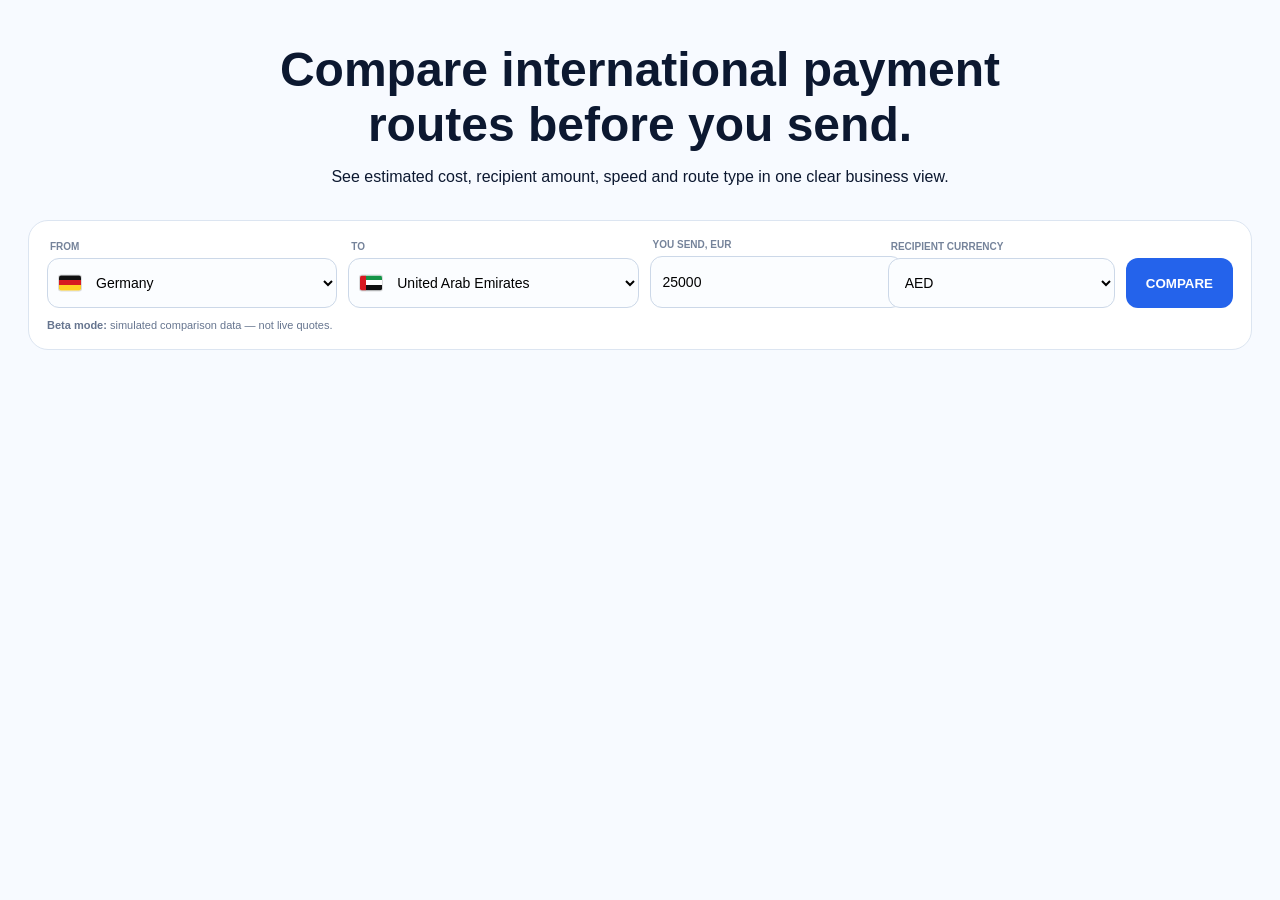
==== index.html @ a0dc4c30 "Improve result card styling" ====
<!doctype html><html lang="en"><head><meta charset="utf-8"><meta name="viewport" content="width=device-width,initial-scale=1"><title>PAYBRIDGE Beta</title><style>body{margin:0;font-family:Arial,sans-serif;background:#f7faff;color:#0c1830}.shell{max-width:1240px;margin:auto;padding:0 28px}.hero{text-align:center;padding:28px 0 18px}.hero h1{font-size:48px;margin:14px auto 10px;max-width:820px}.calculator{background:#fff;border:1px solid #dce5f1;border-radius:20px;padding:18px}.form{display:grid;grid-template-columns:1.15fr 1.15fr .9fr .9fr auto;gap:11px;align-items:end}.field label{display:block;font-size:10px;font-weight:800;color:#75839a;margin:0 0 6px 3px}.selectWrap{position:relative}.flag{position:absolute;left:12px;top:50%;transform:translateY(-50%);width:22px;height:15px;border-radius:2px;box-shadow:0 0 0 1px #0002;z-index:2;overflow:hidden}.flag.de{background:linear-gradient(#111 0 33%,#d71920 33% 66%,#ffcf23 66%)}.flag.fr{background:linear-gradient(90deg,#0055a4 0 33%,#fff 33% 66%,#ef4135 66%)}.flag.nl{background:linear-gradient(#ae1c28 0 33%,#fff 33% 66%,#21468b 66%)}.flag.es{background:linear-gradient(#aa151b 0 25%,#f1bf00 25% 75%,#aa151b 75%)}.flag.it{background:linear-gradient(90deg,#009246 0 33%,#fff 33% 66%,#ce2b37 66%)}.flag.ae{background:linear-gradient(90deg,#d71920 0 27%,transparent 27%),linear-gradient(#159447 0 33%,#fff 33% 66%,#111 66%)}.flag.tr{background:#e30a17}.flag.sg{background:linear-gradient(#ef3340 0 50%,#fff 50%)}.flag.gb{background:#21468b}.control{height:50px;width:100%;border:1px solid #ccd8e8;border-radius:12px;background:#fbfdff;padding:0 12px;font-size:14px}.selectWrap .control{padding-left:44px}.compare{height:50px;border:0;border-radius:12px;padding:0 20px;background:#2463eb;color:#fff;font-weight:900}.note{grid-column:1/-1;font-size:11px;color:#66758f}.results{padding:26px 0}.resultHead{display:flex;justify-content:space-between;align-items:center}.route{background:#eef4ff;border-radius:11px;padding:9px 12px;font-weight:800;font-size:12px}.grid{display:grid;grid-template-columns:repeat(3,1fr);gap:13px}.provider{background:#fff;border:1px solid #dce5f1;border-radius:17px;padding:17px;box-shadow:0 10px 28px #1b3b6f0d}.provider.best{border:2px solid #2463eb;background:linear-gradient(180deg,#fff,#f8fbff)}.top{display:flex;justify-content:space-between;align-items:center}.badge{font-size:9px;font-weight:900;color:#1746b6;background:#eaf2ff;padding:5px 7px;border-radius:999px}.demo{font-size:9px;font-weight:900;color:#66758f;border:1px solid #dce5f1;padding:5px 7px;border-radius:999px}.provider h3{font-size:25px;margin:12px 0 2px}.type{font-size:12px;color:#66758f}.recipient{margin:11px 0;padding:12px;background:#edf5ff;border-radius:12px}.recipient small{color:#66758f}.recipient strong{font-size:30px;color:#123b88}.metrics{display:grid;grid-template-columns:1fr 1fr;gap:7px}.metric{padding:8px;background:#f5f8fc;border-radius:9px}.warning{margin-top:12px;background:#fff9ef;padding:10px;border-radius:10px;font-size:11px}@media(max-width:900px){.form,.grid{grid-template-columns:1fr}.hero h1{font-size:36px}}</style></head><body><div class="shell"><section class="hero"><h1>Compare international payment routes before you send.</h1><p>See estimated cost, recipient amount, speed and route type in one clear business view.</p></section><section class="calculator"><form id="f" class="form"><div class="field"><label>FROM</label><div class="selectWrap"><span id="fromFlag" class="flag de"></span><select id="from" class="control"><option value="DE">Germany</option><option value="FR">France</option><option value="NL">Netherlands</option><option value="ES">Spain</option><option value="IT">Italy</option></select></div></div><div class="field"><label>TO</label><div class="selectWrap"><span id="toFlag" class="flag ae"></span><select id="to" class="control"><option value="AED">United Arab Emirates</option><option value="TRY">Turkey</option><option value="SGD">Singapore</option><option value="GBP">United Kingdom</option></select></div></div><div class="field"><label>YOU SEND, EUR</label><input id="amount" class="control" type="number" value="25000"></div><div class="field"><label>RECIPIENT CURRENCY</label><select id="cur" class="control"><option>AED</option><option>TRY</option><option>SGD</option><option>GBP</option></select></div><button class="compare">COMPARE</button><div class="note"><b>Beta mode:</b> simulated comparison data — not live quotes.</div></form></section><section id="results" class="results" hidden><div class="resultHead"><h2>Best routes for this payment</h2><div id="route" class="route"></div></div><div id="cards" class="grid"></div><div class="warning">Prototype only. PAYBRIDGE does not initiate or hold funds.</div></section></div><script>const from=document.getElementById('from'),to=document.getElementById('to'),cur=document.getElementById('cur'),fromFlag=document.getElementById('fromFlag'),toFlag=document.getElementById('toFlag'),results=document.getElementById('results'),cards=document.getElementById('cards');const fromFlags={DE:'de',FR:'fr',NL:'nl',ES:'es',IT:'it'},toFlags={AED:'ae',TRY:'tr',SGD:'sg',GBP:'gb'},fx={AED:4.15,TRY:47.2,SGD:1.49,GBP:.86};const providers=[['Wise','Fiat transfer',.006,'1 business day','BEST VALUE'],['Airwallex','Business fintech',.008,'Same day','FAST'],['CoinGate','Stablecoin route',.01,'Minutes','STABLECOIN']];from.onchange=()=>fromFlag.className='flag '+fromFlags[from.value];to.onchange=()=>{cur.value=to.value;toFlag.className='flag '+toFlags[to.value]};document.getElementById('f').onsubmit=e=>{e.preventDefault();const amount=+document.getElementById('amount').value,c=cur.value,rate=fx[c]||1;document.getElementById('route').textContent=from.selectedOptions[0].text+' → '+to.selectedOptions[0].text+' • €'+amount.toLocaleString()+' → '+c;cards.innerHTML=providers.map((p,i)=>{const cost=amount*p[2],rec=(amount-cost)*rate;return '<article class="provider '+(i===0?'best':'')+'"><div class="top"><span class="badge">'+p[4]+'</span><span class="demo">DEMO</span></div><h3>'+p[0]+'</h3><div class="type">'+p[1]+'</div><div class="recipient"><small>Recipient gets</small><br><strong>'+rec.toLocaleString(undefined,{maximumFractionDigits:0})+' '+c+'</strong></div><div class="metrics"><div class="metric">Cost<br><b>€'+cost.toFixed(0)+'</b></div><div class="metric">Speed<br><b>'+p[3]+'</b></div></div></article>'}).join('');results.hidden=false};</script></body></html>
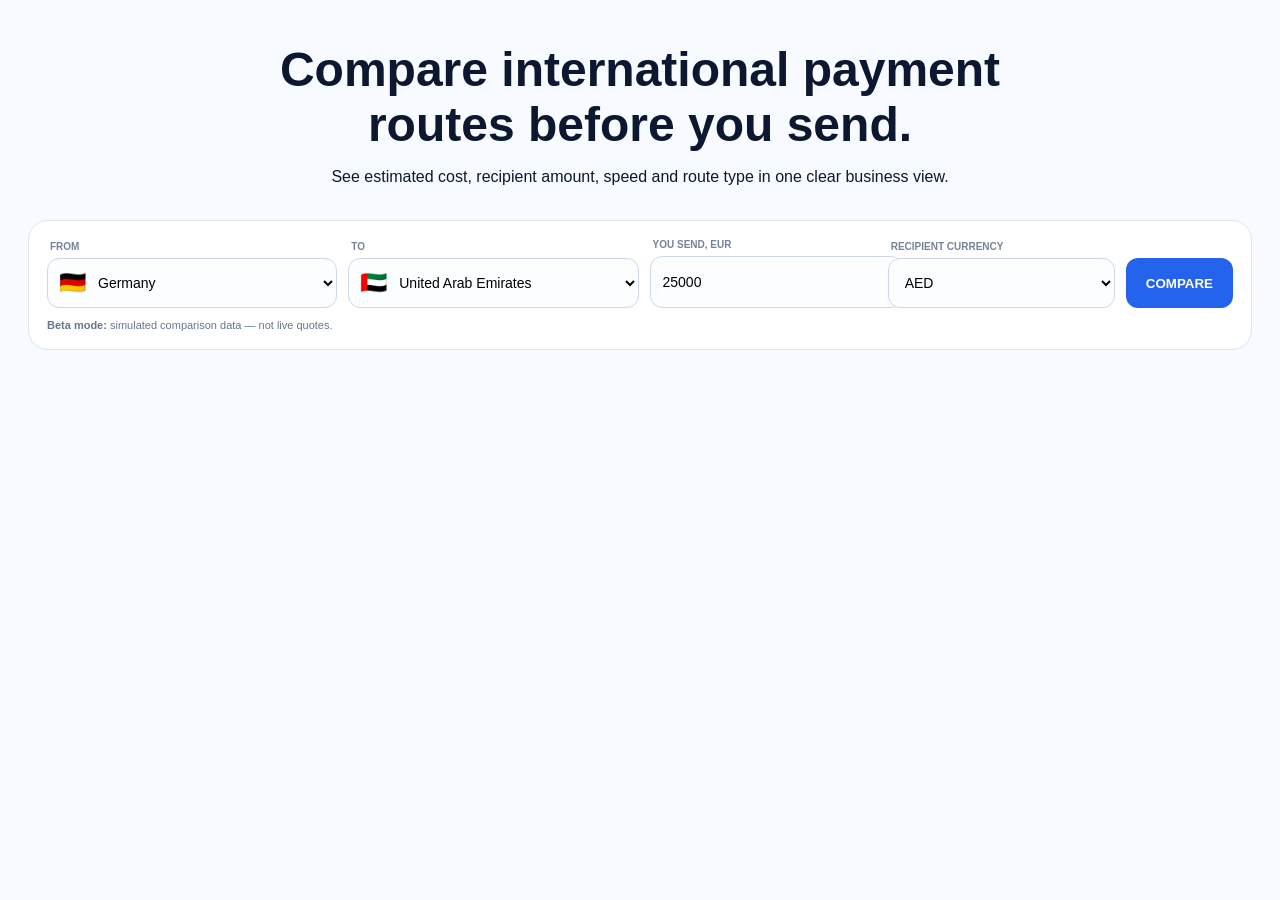
==== commit 9590d7b4: "Render country flags with emoji" ====
--- a/index.html
+++ b/index.html
@@ -1 +1 @@
-<!doctype html><html lang="en"><head><meta charset="utf-8"><meta name="viewport" content="width=device-width,initial-scale=1"><title>PAYBRIDGE Beta</title><style>body{margin:0;font-family:Arial,sans-serif;background:#f7faff;color:#0c1830}.shell{max-width:1240px;margin:auto;padding:0 28px}.hero{text-align:center;padding:28px 0 18px}.hero h1{font-size:48px;margin:14px auto 10px;max-width:820px}.calculator{background:#fff;border:1px solid #dce5f1;border-radius:20px;padding:18px}.form{display:grid;grid-template-columns:1.15fr 1.15fr .9fr .9fr auto;gap:11px;align-items:end}.field label{display:block;font-size:10px;font-weight:800;color:#75839a;margin:0 0 6px 3px}.selectWrap{position:relative}.flag{position:absolute;left:12px;top:50%;transform:translateY(-50%);width:22px;height:15px;border-radius:2px;box-shadow:0 0 0 1px #0002;z-index:2;overflow:hidden}.flag.de{background:linear-gradient(#111 0 33%,#d71920 33% 66%,#ffcf23 66%)}.flag.fr{background:linear-gradient(90deg,#0055a4 0 33%,#fff 33% 66%,#ef4135 66%)}.flag.nl{background:linear-gradient(#ae1c28 0 33%,#fff 33% 66%,#21468b 66%)}.flag.es{background:linear-gradient(#aa151b 0 25%,#f1bf00 25% 75%,#aa151b 75%)}.flag.it{background:linear-gradient(90deg,#009246 0 33%,#fff 33% 66%,#ce2b37 66%)}.flag.ae{background:linear-gradient(90deg,#d71920 0 27%,transparent 27%),linear-gradient(#159447 0 33%,#fff 33% 66%,#111 66%)}.flag.tr{background:#e30a17}.flag.sg{background:linear-gradient(#ef3340 0 50%,#fff 50%)}.flag.gb{background:#21468b}.control{height:50px;width:100%;border:1px solid #ccd8e8;border-radius:12px;background:#fbfdff;padding:0 12px;font-size:14px}.selectWrap .control{padding-left:44px}.compare{height:50px;border:0;border-radius:12px;padding:0 20px;background:#2463eb;color:#fff;font-weight:900}.note{grid-column:1/-1;font-size:11px;color:#66758f}.results{padding:26px 0}.resultHead{display:flex;justify-content:space-between;align-items:center}.route{background:#eef4ff;border-radius:11px;padding:9px 12px;font-weight:800;font-size:12px}.grid{display:grid;grid-template-columns:repeat(3,1fr);gap:13px}.provider{background:#fff;border:1px solid #dce5f1;border-radius:17px;padding:17px;box-shadow:0 10px 28px #1b3b6f0d}.provider.best{border:2px solid #2463eb;background:linear-gradient(180deg,#fff,#f8fbff)}.top{display:flex;justify-content:space-between;align-items:center}.badge{font-size:9px;font-weight:900;color:#1746b6;background:#eaf2ff;padding:5px 7px;border-radius:999px}.demo{font-size:9px;font-weight:900;color:#66758f;border:1px solid #dce5f1;padding:5px 7px;border-radius:999px}.provider h3{font-size:25px;margin:12px 0 2px}.type{font-size:12px;color:#66758f}.recipient{margin:11px 0;padding:12px;background:#edf5ff;border-radius:12px}.recipient small{color:#66758f}.recipient strong{font-size:30px;color:#123b88}.metrics{display:grid;grid-template-columns:1fr 1fr;gap:7px}.metric{padding:8px;background:#f5f8fc;border-radius:9px}.warning{margin-top:12px;background:#fff9ef;padding:10px;border-radius:10px;font-size:11px}@media(max-width:900px){.form,.grid{grid-template-columns:1fr}.hero h1{font-size:36px}}</style></head><body><div class="shell"><section class="hero"><h1>Compare international payment routes before you send.</h1><p>See estimated cost, recipient amount, speed and route type in one clear business view.</p></section><section class="calculator"><form id="f" class="form"><div class="field"><label>FROM</label><div class="selectWrap"><span id="fromFlag" class="flag de"></span><select id="from" class="control"><option value="DE">Germany</option><option value="FR">France</option><option value="NL">Netherlands</option><option value="ES">Spain</option><option value="IT">Italy</option></select></div></div><div class="field"><label>TO</label><div class="selectWrap"><span id="toFlag" class="flag ae"></span><select id="to" class="control"><option value="AED">United Arab Emirates</option><option value="TRY">Turkey</option><option value="SGD">Singapore</option><option value="GBP">United Kingdom</option></select></div></div><div class="field"><label>YOU SEND, EUR</label><input id="amount" class="control" type="number" value="25000"></div><div class="field"><label>RECIPIENT CURRENCY</label><select id="cur" class="control"><option>AED</option><option>TRY</option><option>SGD</option><option>GBP</option></select></div><button class="compare">COMPARE</button><div class="note"><b>Beta mode:</b> simulated comparison data — not live quotes.</div></form></section><section id="results" class="results" hidden><div class="resultHead"><h2>Best routes for this payment</h2><div id="route" class="route"></div></div><div id="cards" class="grid"></div><div class="warning">Prototype only. PAYBRIDGE does not initiate or hold funds.</div></section></div><script>const from=document.getElementById('from'),to=document.getElementById('to'),cur=document.getElementById('cur'),fromFlag=document.getElementById('fromFlag'),toFlag=document.getElementById('toFlag'),results=document.getElementById('results'),cards=document.getElementById('cards');const fromFlags={DE:'de',FR:'fr',NL:'nl',ES:'es',IT:'it'},toFlags={AED:'ae',TRY:'tr',SGD:'sg',GBP:'gb'},fx={AED:4.15,TRY:47.2,SGD:1.49,GBP:.86};const providers=[['Wise','Fiat transfer',.006,'1 business day','BEST VALUE'],['Airwallex','Business fintech',.008,'Same day','FAST'],['CoinGate','Stablecoin route',.01,'Minutes','STABLECOIN']];from.onchange=()=>fromFlag.className='flag '+fromFlags[from.value];to.onchange=()=>{cur.value=to.value;toFlag.className='flag '+toFlags[to.value]};document.getElementById('f').onsubmit=e=>{e.preventDefault();const amount=+document.getElementById('amount').value,c=cur.value,rate=fx[c]||1;document.getElementById('route').textContent=from.selectedOptions[0].text+' → '+to.selectedOptions[0].text+' • €'+amount.toLocaleString()+' → '+c;cards.innerHTML=providers.map((p,i)=>{const cost=amount*p[2],rec=(amount-cost)*rate;return '<article class="provider '+(i===0?'best':'')+'"><div class="top"><span class="badge">'+p[4]+'</span><span class="demo">DEMO</span></div><h3>'+p[0]+'</h3><div class="type">'+p[1]+'</div><div class="recipient"><small>Recipient gets</small><br><strong>'+rec.toLocaleString(undefined,{maximumFractionDigits:0})+' '+c+'</strong></div><div class="metrics"><div class="metric">Cost<br><b>€'+cost.toFixed(0)+'</b></div><div class="metric">Speed<br><b>'+p[3]+'</b></div></div></article>'}).join('');results.hidden=false};</script></body></html>+<!doctype html><html lang="en"><head><meta charset="utf-8"><meta name="viewport" content="width=device-width,initial-scale=1"><title>PAYBRIDGE Beta</title><style>body{margin:0;font-family:Arial,sans-serif;background:#f7faff;color:#0c1830}.shell{max-width:1240px;margin:auto;padding:0 28px}.hero{text-align:center;padding:28px 0 18px}.hero h1{font-size:48px;margin:14px auto 10px;max-width:820px}.calculator{background:#fff;border:1px solid #dce5f1;border-radius:20px;padding:18px}.form{display:grid;grid-template-columns:1.15fr 1.15fr .9fr .9fr auto;gap:11px;align-items:end}.field label{display:block;font-size:10px;font-weight:800;color:#75839a;margin:0 0 6px 3px}.selectWrap{position:relative}.flag{position:absolute;left:12px;top:50%;transform:translateY(-50%);z-index:2;font-size:22px;line-height:1;pointer-events:none}.control{height:50px;width:100%;border:1px solid #ccd8e8;border-radius:12px;background:#fbfdff;padding:0 12px;font-size:14px}.selectWrap .control{padding-left:46px}.compare{height:50px;border:0;border-radius:12px;padding:0 20px;background:#2463eb;color:#fff;font-weight:900}.note{grid-column:1/-1;font-size:11px;color:#66758f}.results{padding:26px 0}.resultHead{display:flex;justify-content:space-between;align-items:center}.route{background:#eef4ff;border-radius:11px;padding:9px 12px;font-weight:800;font-size:12px}.grid{display:grid;grid-template-columns:repeat(3,1fr);gap:13px}.provider{background:#fff;border:1px solid #dce5f1;border-radius:17px;padding:17px;box-shadow:0 10px 28px #1b3b6f0d}.provider.best{border:2px solid #2463eb;background:linear-gradient(180deg,#fff,#f8fbff)}.top{display:flex;justify-content:space-between;align-items:center}.badge{font-size:9px;font-weight:900;color:#1746b6;background:#eaf2ff;padding:5px 7px;border-radius:999px}.demo{font-size:9px;font-weight:900;color:#66758f;border:1px solid #dce5f1;padding:5px 7px;border-radius:999px}.provider h3{font-size:25px;margin:12px 0 2px}.type{font-size:12px;color:#66758f}.recipient{margin:11px 0;padding:12px;background:#edf5ff;border-radius:12px}.recipient small{color:#66758f}.recipient strong{font-size:30px;color:#123b88}.diff{font-size:10px;margin-top:5px;font-weight:800}.good{color:#087a5b}.less{color:#8a5b10}.metrics{display:grid;grid-template-columns:1fr 1fr;gap:7px}.metric{padding:8px;background:#f5f8fc;border-radius:9px}.routeBtn{margin-top:10px;width:100%;height:37px;border:1px solid #b8c9e3;border-radius:9px;background:#fff;color:#1746b6;font-weight:900}.best .routeBtn{background:#2463eb;color:#fff;border-color:#2463eb}.warning{margin-top:12px;background:#fff9ef;padding:10px;border-radius:10px;font-size:11px}@media(max-width:900px){.form,.grid{grid-template-columns:1fr}.hero h1{font-size:36px}}</style></head><body><div class="shell"><section class="hero"><h1>Compare international payment routes before you send.</h1><p>See estimated cost, recipient amount, speed and route type in one clear business view.</p></section><section class="calculator"><form id="f" class="form"><div class="field"><label>FROM</label><div class="selectWrap"><span id="fromFlag" class="flag">🇩🇪</span><select id="from" class="control"><option value="DE">Germany</option><option value="FR">France</option><option value="NL">Netherlands</option><option value="ES">Spain</option><option value="IT">Italy</option></select></div></div><div class="field"><label>TO</label><div class="selectWrap"><span id="toFlag" class="flag">🇦🇪</span><select id="to" class="control"><option value="AED">United Arab Emirates</option><option value="TRY">Turkey</option><option value="SGD">Singapore</option><option value="GBP">United Kingdom</option></select></div></div><div class="field"><label>YOU SEND, EUR</label><input id="amount" class="control" type="number" value="25000"></div><div class="field"><label>RECIPIENT CURRENCY</label><select id="cur" class="control"><option>AED</option><option>TRY</option><option>SGD</option><option>GBP</option></select></div><button class="compare">COMPARE</button><div class="note"><b>Beta mode:</b> simulated comparison data — not live quotes.</div></form></section><section id="results" class="results" hidden><div class="resultHead"><h2>Best routes for this payment</h2><div id="route" class="route"></div></div><div id="cards" class="grid"></div><div class="warning">Prototype only. PAYBRIDGE does not initiate or hold funds.</div></section></div><script>const from=document.getElementById('from'),to=document.getElementById('to'),cur=document.getElementById('cur'),fromFlag=document.getElementById('fromFlag'),toFlag=document.getElementById('toFlag'),results=document.getElementById('results'),cards=document.getElementById('cards');const fromFlags={DE:'🇩🇪',FR:'🇫🇷',NL:'🇳🇱',ES:'🇪🇸',IT:'🇮🇹'},toFlags={AED:'🇦🇪',TRY:'🇹🇷',SGD:'🇸🇬',GBP:'🇬🇧'},fx={AED:4.15,TRY:47.2,SGD:1.49,GBP:.86};const providers=[['Wise','Fiat transfer',.006,'1 business day','BEST VALUE'],['Airwallex','Business fintech',.008,'Same day','FAST'],['CoinGate','Stablecoin route',.01,'Minutes','STABLECOIN']];from.onchange=()=>fromFlag.textContent=fromFlags[from.value];to.onchange=()=>{cur.value=to.value;toFlag.textContent=toFlags[to.value]};document.getElementById('f').onsubmit=e=>{e.preventDefault();const amount=+document.getElementById('amount').value,c=cur.value,rate=fx[c]||1,rows=providers.map(p=>({p,cost:amount*p[2],rec:(amount-amount*p[2])*rate})),max=Math.max(...rows.map(x=>x.rec));document.getElementById('route').textContent=from.selectedOptions[0].text+' → '+to.selectedOptions[0].text+' • €'+amount.toLocaleString()+' → '+c;cards.innerHTML=rows.map((x,i)=>{const p=x.p,d=max-x.rec;return '<article class="provider '+(i===0?'best':'')+'"><div class="top"><span class="badge">'+p[4]+'</span><span class="demo">DEMO</span></div><h3>'+p[0]+'</h3><div class="type">'+p[1]+'</div><div class="recipient"><small>Recipient gets</small><br><strong>'+x.rec.toLocaleString(undefined,{maximumFractionDigits:0})+' '+c+'</strong><div class="diff '+(i===0?'good':'less')+'">'+(i===0?'Best simulated value':'Difference vs best: −'+d.toLocaleString(undefined,{maximumFractionDigits:0})+' '+c)+'</div></div><div class="metrics"><div class="metric">Cost<br><b>€'+x.cost.toFixed(0)+'</b></div><div class="metric">Speed<br><b>'+p[3]+'</b></div></div><button class="routeBtn" type="button">'+(i===0?'VIEW BEST ROUTE':'VIEW ROUTE')+'</button></article>'}).join('');results.hidden=false};</script></body></html>
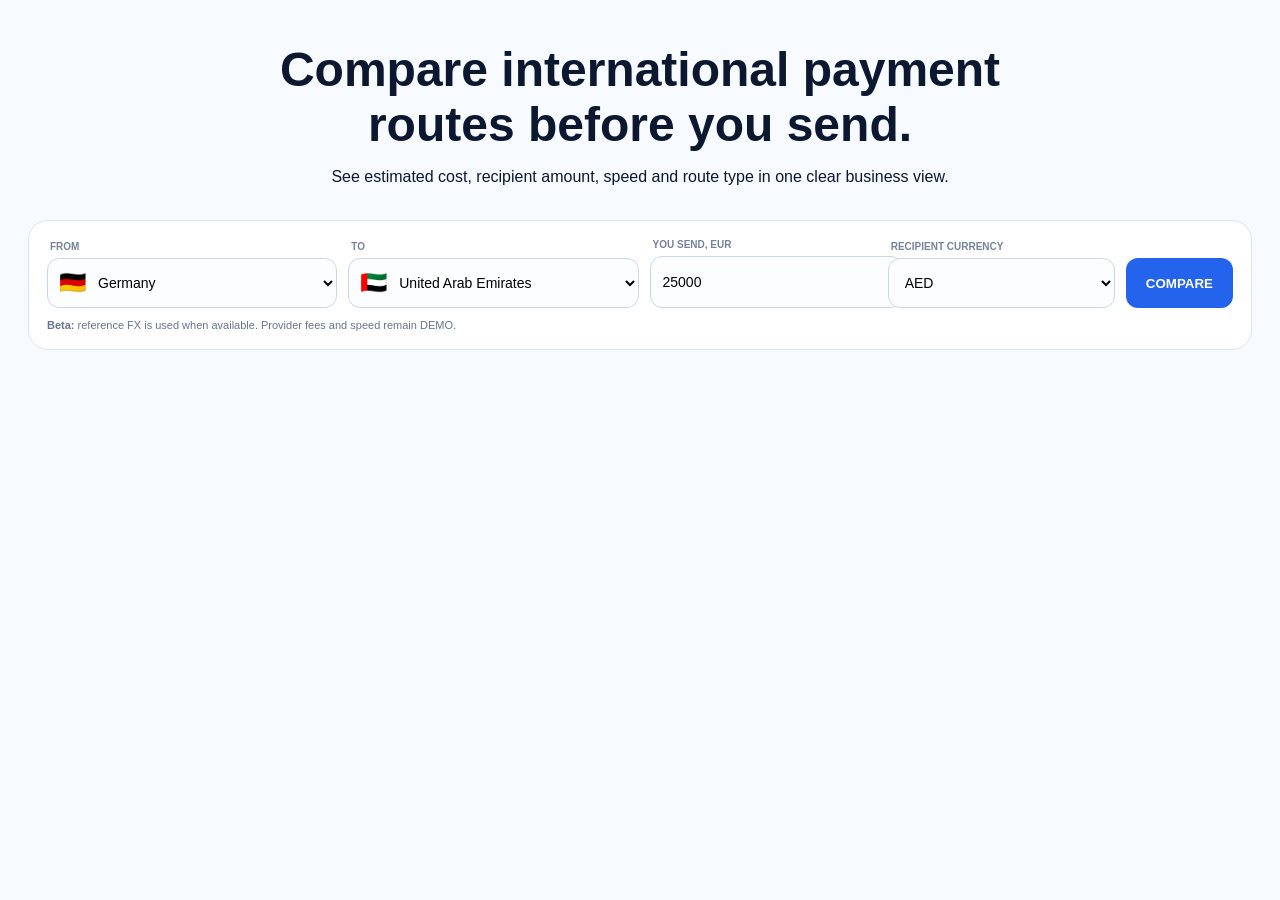
==== commit cc2da768: "Connect reference FX to main PAYBRIDGE page" ====
--- a/index.html
+++ b/index.html
@@ -1 +1 @@
-<!doctype html><html lang="en"><head><meta charset="utf-8"><meta name="viewport" content="width=device-width,initial-scale=1"><title>PAYBRIDGE Beta</title><style>body{margin:0;font-family:Arial,sans-serif;background:#f7faff;color:#0c1830}.shell{max-width:1240px;margin:auto;padding:0 28px}.hero{text-align:center;padding:28px 0 18px}.hero h1{font-size:48px;margin:14px auto 10px;max-width:820px}.calculator{background:#fff;border:1px solid #dce5f1;border-radius:20px;padding:18px}.form{display:grid;grid-template-columns:1.15fr 1.15fr .9fr .9fr auto;gap:11px;align-items:end}.field label{display:block;font-size:10px;font-weight:800;color:#75839a;margin:0 0 6px 3px}.selectWrap{position:relative}.flag{position:absolute;left:12px;top:50%;transform:translateY(-50%);z-index:2;font-size:22px;line-height:1;pointer-events:none}.control{height:50px;width:100%;border:1px solid #ccd8e8;border-radius:12px;background:#fbfdff;padding:0 12px;font-size:14px}.selectWrap .control{padding-left:46px}.compare{height:50px;border:0;border-radius:12px;padding:0 20px;background:#2463eb;color:#fff;font-weight:900}.note{grid-column:1/-1;font-size:11px;color:#66758f}.results{padding:26px 0}.resultHead{display:flex;justify-content:space-between;align-items:center}.route{background:#eef4ff;border-radius:11px;padding:9px 12px;font-weight:800;font-size:12px}.grid{display:grid;grid-template-columns:repeat(3,1fr);gap:13px}.provider{background:#fff;border:1px solid #dce5f1;border-radius:17px;padding:17px;box-shadow:0 10px 28px #1b3b6f0d}.provider.best{border:2px solid #2463eb;background:linear-gradient(180deg,#fff,#f8fbff)}.top{display:flex;justify-content:space-between;align-items:center}.badge{font-size:9px;font-weight:900;color:#1746b6;background:#eaf2ff;padding:5px 7px;border-radius:999px}.demo{font-size:9px;font-weight:900;color:#66758f;border:1px solid #dce5f1;padding:5px 7px;border-radius:999px}.provider h3{font-size:25px;margin:12px 0 2px}.type{font-size:12px;color:#66758f}.recipient{margin:11px 0;padding:12px;background:#edf5ff;border-radius:12px}.recipient small{color:#66758f}.recipient strong{font-size:30px;color:#123b88}.diff{font-size:10px;margin-top:5px;font-weight:800}.good{color:#087a5b}.less{color:#8a5b10}.metrics{display:grid;grid-template-columns:1fr 1fr;gap:7px}.metric{padding:8px;background:#f5f8fc;border-radius:9px}.routeBtn{margin-top:10px;width:100%;height:37px;border:1px solid #b8c9e3;border-radius:9px;background:#fff;color:#1746b6;font-weight:900}.best .routeBtn{background:#2463eb;color:#fff;border-color:#2463eb}.warning{margin-top:12px;background:#fff9ef;padding:10px;border-radius:10px;font-size:11px}@media(max-width:900px){.form,.grid{grid-template-columns:1fr}.hero h1{font-size:36px}}</style></head><body><div class="shell"><section class="hero"><h1>Compare international payment routes before you send.</h1><p>See estimated cost, recipient amount, speed and route type in one clear business view.</p></section><section class="calculator"><form id="f" class="form"><div class="field"><label>FROM</label><div class="selectWrap"><span id="fromFlag" class="flag">🇩🇪</span><select id="from" class="control"><option value="DE">Germany</option><option value="FR">France</option><option value="NL">Netherlands</option><option value="ES">Spain</option><option value="IT">Italy</option></select></div></div><div class="field"><label>TO</label><div class="selectWrap"><span id="toFlag" class="flag">🇦🇪</span><select id="to" class="control"><option value="AED">United Arab Emirates</option><option value="TRY">Turkey</option><option value="SGD">Singapore</option><option value="GBP">United Kingdom</option></select></div></div><div class="field"><label>YOU SEND, EUR</label><input id="amount" class="control" type="number" value="25000"></div><div class="field"><label>RECIPIENT CURRENCY</label><select id="cur" class="control"><option>AED</option><option>TRY</option><option>SGD</option><option>GBP</option></select></div><button class="compare">COMPARE</button><div class="note"><b>Beta mode:</b> simulated comparison data — not live quotes.</div></form></section><section id="results" class="results" hidden><div class="resultHead"><h2>Best routes for this payment</h2><div id="route" class="route"></div></div><div id="cards" class="grid"></div><div class="warning">Prototype only. PAYBRIDGE does not initiate or hold funds.</div></section></div><script>const from=document.getElementById('from'),to=document.getElementById('to'),cur=document.getElementById('cur'),fromFlag=document.getElementById('fromFlag'),toFlag=document.getElementById('toFlag'),results=document.getElementById('results'),cards=document.getElementById('cards');const fromFlags={DE:'🇩🇪',FR:'🇫🇷',NL:'🇳🇱',ES:'🇪🇸',IT:'🇮🇹'},toFlags={AED:'🇦🇪',TRY:'🇹🇷',SGD:'🇸🇬',GBP:'🇬🇧'},fx={AED:4.15,TRY:47.2,SGD:1.49,GBP:.86};const providers=[['Wise','Fiat transfer',.006,'1 business day','BEST VALUE'],['Airwallex','Business fintech',.008,'Same day','FAST'],['CoinGate','Stablecoin route',.01,'Minutes','STABLECOIN']];from.onchange=()=>fromFlag.textContent=fromFlags[from.value];to.onchange=()=>{cur.value=to.value;toFlag.textContent=toFlags[to.value]};document.getElementById('f').onsubmit=e=>{e.preventDefault();const amount=+document.getElementById('amount').value,c=cur.value,rate=fx[c]||1,rows=providers.map(p=>({p,cost:amount*p[2],rec:(amount-amount*p[2])*rate})),max=Math.max(...rows.map(x=>x.rec));document.getElementById('route').textContent=from.selectedOptions[0].text+' → '+to.selectedOptions[0].text+' • €'+amount.toLocaleString()+' → '+c;cards.innerHTML=rows.map((x,i)=>{const p=x.p,d=max-x.rec;return '<article class="provider '+(i===0?'best':'')+'"><div class="top"><span class="badge">'+p[4]+'</span><span class="demo">DEMO</span></div><h3>'+p[0]+'</h3><div class="type">'+p[1]+'</div><div class="recipient"><small>Recipient gets</small><br><strong>'+x.rec.toLocaleString(undefined,{maximumFractionDigits:0})+' '+c+'</strong><div class="diff '+(i===0?'good':'less')+'">'+(i===0?'Best simulated value':'Difference vs best: −'+d.toLocaleString(undefined,{maximumFractionDigits:0})+' '+c)+'</div></div><div class="metrics"><div class="metric">Cost<br><b>€'+x.cost.toFixed(0)+'</b></div><div class="metric">Speed<br><b>'+p[3]+'</b></div></div><button class="routeBtn" type="button">'+(i===0?'VIEW BEST ROUTE':'VIEW ROUTE')+'</button></article>'}).join('');results.hidden=false};</script></body></html>+<!doctype html><html lang="en"><head><meta charset="utf-8"><meta name="viewport" content="width=device-width,initial-scale=1"><title>PAYBRIDGE Beta</title><style>body{margin:0;font-family:Arial,sans-serif;background:#f7faff;color:#0c1830}.shell{max-width:1240px;margin:auto;padding:0 28px}.hero{text-align:center;padding:28px 0 18px}.hero h1{font-size:48px;margin:14px auto 10px;max-width:820px}.calculator{background:#fff;border:1px solid #dce5f1;border-radius:20px;padding:18px}.form{display:grid;grid-template-columns:1.15fr 1.15fr .9fr .9fr auto;gap:11px;align-items:end}.field label{display:block;font-size:10px;font-weight:800;color:#75839a;margin:0 0 6px 3px}.selectWrap{position:relative}.flag{position:absolute;left:12px;top:50%;transform:translateY(-50%);z-index:2;font-size:22px;line-height:1;pointer-events:none}.control{height:50px;width:100%;border:1px solid #ccd8e8;border-radius:12px;background:#fbfdff;padding:0 12px;font-size:14px}.selectWrap .control{padding-left:46px}.compare{height:50px;border:0;border-radius:12px;padding:0 20px;background:#2463eb;color:#fff;font-weight:900}.note{grid-column:1/-1;font-size:11px;color:#66758f}.results{padding:26px 0}.resultHead{display:flex;justify-content:space-between;align-items:center}.route{background:#eef4ff;border-radius:11px;padding:9px 12px;font-weight:800;font-size:12px}.fxinfo{font-size:11px;color:#66758f;margin:8px 0 12px}.grid{display:grid;grid-template-columns:repeat(3,1fr);gap:13px}.provider{background:#fff;border:1px solid #dce5f1;border-radius:17px;padding:17px;box-shadow:0 10px 28px #1b3b6f0d}.provider.best{border:2px solid #2463eb;background:linear-gradient(180deg,#fff,#f8fbff)}.top{display:flex;justify-content:space-between;align-items:center}.badge{font-size:9px;font-weight:900;color:#1746b6;background:#eaf2ff;padding:5px 7px;border-radius:999px}.demo{font-size:9px;font-weight:900;color:#66758f;border:1px solid #dce5f1;padding:5px 7px;border-radius:999px}.provider h3{font-size:25px;margin:12px 0 2px}.type{font-size:12px;color:#66758f}.recipient{margin:11px 0;padding:12px;background:#edf5ff;border-radius:12px}.recipient small{color:#66758f}.recipient strong{font-size:30px;color:#123b88}.diff{font-size:10px;margin-top:5px;font-weight:800}.good{color:#087a5b}.less{color:#8a5b10}.metrics{display:grid;grid-template-columns:1fr 1fr;gap:7px}.metric{padding:8px;background:#f5f8fc;border-radius:9px}.routeBtn{margin-top:10px;width:100%;height:37px;border:1px solid #b8c9e3;border-radius:9px;background:#fff;color:#1746b6;font-weight:900}.best .routeBtn{background:#2463eb;color:#fff;border-color:#2463eb}.warning{margin-top:12px;background:#fff9ef;padding:10px;border-radius:10px;font-size:11px}@media(max-width:900px){.form,.grid{grid-template-columns:1fr}.hero h1{font-size:36px}}</style></head><body><div class="shell"><section class="hero"><h1>Compare international payment routes before you send.</h1><p>See estimated cost, recipient amount, speed and route type in one clear business view.</p></section><section class="calculator"><form id="f" class="form"><div class="field"><label>FROM</label><div class="selectWrap"><span id="fromFlag" class="flag">🇩🇪</span><select id="from" class="control"><option value="DE">Germany</option><option value="FR">France</option><option value="NL">Netherlands</option><option value="ES">Spain</option><option value="IT">Italy</option></select></div></div><div class="field"><label>TO</label><div class="selectWrap"><span id="toFlag" class="flag">🇦🇪</span><select id="to" class="control"><option value="AED">United Arab Emirates</option><option value="TRY">Turkey</option><option value="SGD">Singapore</option><option value="GBP">United Kingdom</option></select></div></div><div class="field"><label>YOU SEND, EUR</label><input id="amount" class="control" type="number" value="25000"></div><div class="field"><label>RECIPIENT CURRENCY</label><select id="cur" class="control"><option>AED</option><option>TRY</option><option>SGD</option><option>GBP</option></select></div><button class="compare">COMPARE</button><div class="note"><b>Beta:</b> reference FX is used when available. Provider fees and speed remain DEMO.</div></form></section><section id="results" class="results" hidden><div class="resultHead"><h2>Best routes for this payment</h2><div id="route" class="route"></div></div><div id="fxinfo" class="fxinfo"></div><div id="cards" class="grid"></div><div class="warning">Prototype only. PAYBRIDGE does not initiate or hold funds. Provider costs and delivery times are simulated assumptions.</div></section></div><script src="beta-tracker.js"></script><script src="reference-fx.js"></script><script>const from=document.getElementById('from'),to=document.getElementById('to'),cur=document.getElementById('cur'),fromFlag=document.getElementById('fromFlag'),toFlag=document.getElementById('toFlag'),results=document.getElementById('results'),cards=document.getElementById('cards'),fxinfo=document.getElementById('fxinfo');const fromFlags={DE:'🇩🇪',FR:'🇫🇷',NL:'🇳🇱',ES:'🇪🇸',IT:'🇮🇹'},toFlags={AED:'🇦🇪',TRY:'🇹🇷',SGD:'🇸🇬',GBP:'🇬🇧'};const providers=[['Wise','Fiat transfer',.006,'1 business day','BEST VALUE'],['Airwallex','Business fintech',.008,'Same day','FAST'],['CoinGate','Stablecoin route',.01,'Minutes','STABLECOIN']];from.onchange=()=>fromFlag.textContent=fromFlags[from.value];to.onchange=()=>{cur.value=to.value;toFlag.textContent=toFlags[to.value]};document.getElementById('f').onsubmit=async e=>{e.preventDefault();const amount=+document.getElementById('amount').value,c=cur.value,q=await PaybridgeReferenceRate.get(c),rate=q.rate,rows=providers.map(p=>({p,cost:amount*p[2],rec:(amount-amount*p[2])*rate})),max=Math.max(...rows.map(x=>x.rec));document.getElementById('route').textContent=from.selectedOptions[0].text+' → '+to.selectedOptions[0].text+' • €'+amount.toLocaleString()+' → '+c;fxinfo.textContent=q.reference?'Reference FX: 1 EUR = '+rate+' '+c+(q.date?' • '+q.date:''):'Reference FX unavailable • DEMO fallback rate used';cards.innerHTML=rows.map((x,i)=>{const p=x.p,d=max-x.rec;return '<article class="provider '+(i===0?'best':'')+'"><div class="top"><span class="badge">'+p[4]+'</span><span class="demo">DEMO FEES</span></div><h3>'+p[0]+'</h3><div class="type">'+p[1]+'</div><div class="recipient"><small>Recipient gets</small><br><strong>'+x.rec.toLocaleString(undefined,{maximumFractionDigits:0})+' '+c+'</strong><div class="diff '+(i===0?'good':'less')+'">'+(i===0?'Best simulated value':'Difference vs best: −'+d.toLocaleString(undefined,{maximumFractionDigits:0})+' '+c)+'</div></div><div class="metrics"><div class="metric">Demo cost<br><b>€'+x.cost.toFixed(0)+'</b></div><div class="metric">Demo speed<br><b>'+p[3]+'</b></div></div><button class="routeBtn" data-provider="'+p[0]+'" type="button">'+(i===0?'VIEW BEST ROUTE':'VIEW ROUTE')+'</button></article>'}).join('');if(window.PaybridgeBeta){PaybridgeBeta.save('compare',{from:from.value,to:to.value,amount:amount,currency:c,fxRate:rate,referenceFx:q.reference})}document.querySelectorAll('.routeBtn').forEach(btn=>btn.onclick=()=>{if(window.PaybridgeBeta){PaybridgeBeta.save('route',{provider:btn.dataset.provider,from:from.value,to:to.value,amount:amount,currency:c})}btn.textContent='ROUTE SELECTED';btn.disabled=true});results.hidden=false};</script></body></html>
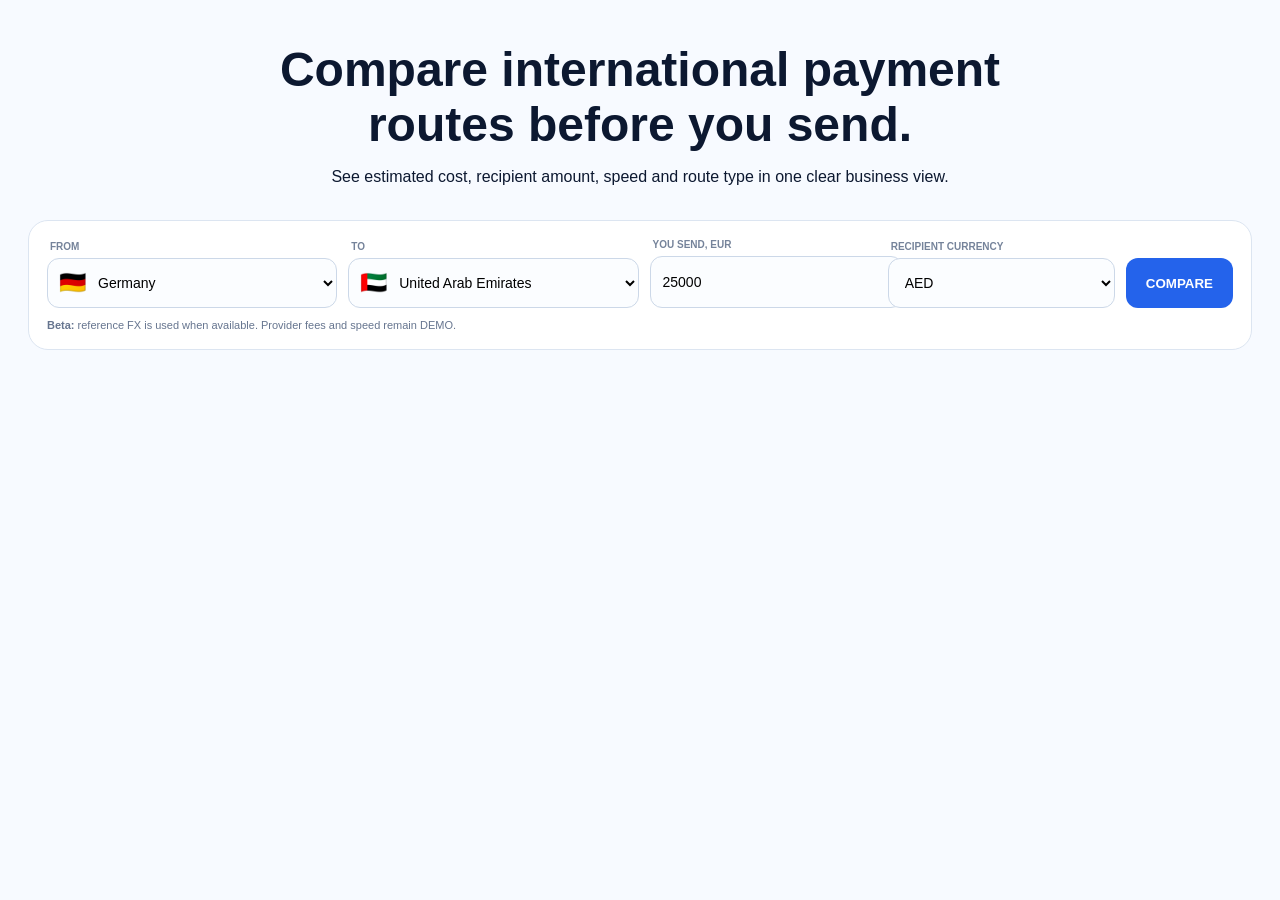
==== commit 9cd90d20: "Inline analytics delivery to avoid stale tracker cache" ====
--- a/index.html
+++ b/index.html
@@ -1 +1 @@
-<!doctype html><html lang="en"><head><meta charset="utf-8"><meta name="viewport" content="width=device-width,initial-scale=1"><title>PAYBRIDGE Beta</title><style>body{margin:0;font-family:Arial,sans-serif;background:#f7faff;color:#0c1830}.shell{max-width:1240px;margin:auto;padding:0 28px}.hero{text-align:center;padding:28px 0 18px}.hero h1{font-size:48px;margin:14px auto 10px;max-width:820px}.calculator{background:#fff;border:1px solid #dce5f1;border-radius:20px;padding:18px}.form{display:grid;grid-template-columns:1.15fr 1.15fr .9fr .9fr auto;gap:11px;align-items:end}.field label{display:block;font-size:10px;font-weight:800;color:#75839a;margin:0 0 6px 3px}.selectWrap{position:relative}.flag{position:absolute;left:12px;top:50%;transform:translateY(-50%);z-index:2;font-size:22px;line-height:1;pointer-events:none}.control{height:50px;width:100%;border:1px solid #ccd8e8;border-radius:12px;background:#fbfdff;padding:0 12px;font-size:14px}.selectWrap .control{padding-left:46px}.compare{height:50px;border:0;border-radius:12px;padding:0 20px;background:#2463eb;color:#fff;font-weight:900}.note{grid-column:1/-1;font-size:11px;color:#66758f}.results{padding:26px 0}.resultHead{display:flex;justify-content:space-between;align-items:center}.route{background:#eef4ff;border-radius:11px;padding:9px 12px;font-weight:800;font-size:12px}.fxinfo{font-size:11px;color:#66758f;margin:8px 0 12px}.grid{display:grid;grid-template-columns:repeat(3,1fr);gap:13px}.provider{background:#fff;border:1px solid #dce5f1;border-radius:17px;padding:17px;box-shadow:0 10px 28px #1b3b6f0d}.provider.best{border:2px solid #2463eb;background:linear-gradient(180deg,#fff,#f8fbff)}.top{display:flex;justify-content:space-between;align-items:center}.badge{font-size:9px;font-weight:900;color:#1746b6;background:#eaf2ff;padding:5px 7px;border-radius:999px}.demo{font-size:9px;font-weight:900;color:#66758f;border:1px solid #dce5f1;padding:5px 7px;border-radius:999px}.provider h3{font-size:25px;margin:12px 0 2px}.type{font-size:12px;color:#66758f}.recipient{margin:11px 0;padding:12px;background:#edf5ff;border-radius:12px}.recipient small{color:#66758f}.recipient strong{font-size:30px;color:#123b88}.diff{font-size:10px;margin-top:5px;font-weight:800}.good{color:#087a5b}.less{color:#8a5b10}.metrics{display:grid;grid-template-columns:1fr 1fr;gap:7px}.metric{padding:8px;background:#f5f8fc;border-radius:9px}.routeBtn{margin-top:10px;width:100%;height:37px;border:1px solid #b8c9e3;border-radius:9px;background:#fff;color:#1746b6;font-weight:900}.best .routeBtn{background:#2463eb;color:#fff;border-color:#2463eb}.warning{margin-top:12px;background:#fff9ef;padding:10px;border-radius:10px;font-size:11px}@media(max-width:900px){.form,.grid{grid-template-columns:1fr}.hero h1{font-size:36px}}</style></head><body><div class="shell"><section class="hero"><h1>Compare international payment routes before you send.</h1><p>See estimated cost, recipient amount, speed and route type in one clear business view.</p></section><section class="calculator"><form id="f" class="form"><div class="field"><label>FROM</label><div class="selectWrap"><span id="fromFlag" class="flag">🇩🇪</span><select id="from" class="control"><option value="DE">Germany</option><option value="FR">France</option><option value="NL">Netherlands</option><option value="ES">Spain</option><option value="IT">Italy</option></select></div></div><div class="field"><label>TO</label><div class="selectWrap"><span id="toFlag" class="flag">🇦🇪</span><select id="to" class="control"><option value="AED">United Arab Emirates</option><option value="TRY">Turkey</option><option value="SGD">Singapore</option><option value="GBP">United Kingdom</option></select></div></div><div class="field"><label>YOU SEND, EUR</label><input id="amount" class="control" type="number" value="25000"></div><div class="field"><label>RECIPIENT CURRENCY</label><select id="cur" class="control"><option>AED</option><option>TRY</option><option>SGD</option><option>GBP</option></select></div><button class="compare">COMPARE</button><div class="note"><b>Beta:</b> reference FX is used when available. Provider fees and speed remain DEMO.</div></form></section><section id="results" class="results" hidden><div class="resultHead"><h2>Best routes for this payment</h2><div id="route" class="route"></div></div><div id="fxinfo" class="fxinfo"></div><div id="cards" class="grid"></div><div class="warning">Prototype only. PAYBRIDGE does not initiate or hold funds. Provider costs and delivery times are simulated assumptions.</div></section></div><script src="beta-tracker.js"></script><script src="reference-fx.js"></script><script>const from=document.getElementById('from'),to=document.getElementById('to'),cur=document.getElementById('cur'),fromFlag=document.getElementById('fromFlag'),toFlag=document.getElementById('toFlag'),results=document.getElementById('results'),cards=document.getElementById('cards'),fxinfo=document.getElementById('fxinfo');const fromFlags={DE:'🇩🇪',FR:'🇫🇷',NL:'🇳🇱',ES:'🇪🇸',IT:'🇮🇹'},toFlags={AED:'🇦🇪',TRY:'🇹🇷',SGD:'🇸🇬',GBP:'🇬🇧'};const providers=[['Wise','Fiat transfer',.006,'1 business day','BEST VALUE'],['Airwallex','Business fintech',.008,'Same day','FAST'],['CoinGate','Stablecoin route',.01,'Minutes','STABLECOIN']];from.onchange=()=>fromFlag.textContent=fromFlags[from.value];to.onchange=()=>{cur.value=to.value;toFlag.textContent=toFlags[to.value]};document.getElementById('f').onsubmit=async e=>{e.preventDefault();const amount=+document.getElementById('amount').value,c=cur.value,q=await PaybridgeReferenceRate.get(c),rate=q.rate,rows=providers.map(p=>({p,cost:amount*p[2],rec:(amount-amount*p[2])*rate})),max=Math.max(...rows.map(x=>x.rec));document.getElementById('route').textContent=from.selectedOptions[0].text+' → '+to.selectedOptions[0].text+' • €'+amount.toLocaleString()+' → '+c;fxinfo.textContent=q.reference?'Reference FX: 1 EUR = '+rate+' '+c+(q.date?' • '+q.date:''):'Reference FX unavailable • DEMO fallback rate used';cards.innerHTML=rows.map((x,i)=>{const p=x.p,d=max-x.rec;return '<article class="provider '+(i===0?'best':'')+'"><div class="top"><span class="badge">'+p[4]+'</span><span class="demo">DEMO FEES</span></div><h3>'+p[0]+'</h3><div class="type">'+p[1]+'</div><div class="recipient"><small>Recipient gets</small><br><strong>'+x.rec.toLocaleString(undefined,{maximumFractionDigits:0})+' '+c+'</strong><div class="diff '+(i===0?'good':'less')+'">'+(i===0?'Best simulated value':'Difference vs best: −'+d.toLocaleString(undefined,{maximumFractionDigits:0})+' '+c)+'</div></div><div class="metrics"><div class="metric">Demo cost<br><b>€'+x.cost.toFixed(0)+'</b></div><div class="metric">Demo speed<br><b>'+p[3]+'</b></div></div><button class="routeBtn" data-provider="'+p[0]+'" type="button">'+(i===0?'VIEW BEST ROUTE':'VIEW ROUTE')+'</button></article>'}).join('');if(window.PaybridgeBeta){PaybridgeBeta.save('compare',{from:from.value,to:to.value,amount:amount,currency:c,fxRate:rate,referenceFx:q.reference})}document.querySelectorAll('.routeBtn').forEach(btn=>btn.onclick=()=>{if(window.PaybridgeBeta){PaybridgeBeta.save('route',{provider:btn.dataset.provider,from:from.value,to:to.value,amount:amount,currency:c})}btn.textContent='ROUTE SELECTED';btn.disabled=true});results.hidden=false};</script></body></html>+<!doctype html><html lang="en"><head><meta charset="utf-8"><meta name="viewport" content="width=device-width,initial-scale=1"><title>PAYBRIDGE Beta</title><style>body{margin:0;font-family:Arial,sans-serif;background:#f7faff;color:#0c1830}.shell{max-width:1240px;margin:auto;padding:0 28px}.hero{text-align:center;padding:28px 0 18px}.hero h1{font-size:48px;margin:14px auto 10px;max-width:820px}.calculator{background:#fff;border:1px solid #dce5f1;border-radius:20px;padding:18px}.form{display:grid;grid-template-columns:1.15fr 1.15fr .9fr .9fr auto;gap:11px;align-items:end}.field label{display:block;font-size:10px;font-weight:800;color:#75839a;margin:0 0 6px 3px}.selectWrap{position:relative}.flag{position:absolute;left:12px;top:50%;transform:translateY(-50%);z-index:2;font-size:22px;line-height:1;pointer-events:none}.control{height:50px;width:100%;border:1px solid #ccd8e8;border-radius:12px;background:#fbfdff;padding:0 12px;font-size:14px}.selectWrap .control{padding-left:46px}.compare{height:50px;border:0;border-radius:12px;padding:0 20px;background:#2463eb;color:#fff;font-weight:900}.note{grid-column:1/-1;font-size:11px;color:#66758f}.results{padding:26px 0}.resultHead{display:flex;justify-content:space-between;align-items:center}.route{background:#eef4ff;border-radius:11px;padding:9px 12px;font-weight:800;font-size:12px}.fxinfo{font-size:11px;color:#66758f;margin:8px 0 12px}.grid{display:grid;grid-template-columns:repeat(3,1fr);gap:13px}.provider{background:#fff;border:1px solid #dce5f1;border-radius:17px;padding:17px;box-shadow:0 10px 28px #1b3b6f0d}.provider.best{border:2px solid #2463eb;background:linear-gradient(180deg,#fff,#f8fbff)}.top{display:flex;justify-content:space-between;align-items:center}.badge{font-size:9px;font-weight:900;color:#1746b6;background:#eaf2ff;padding:5px 7px;border-radius:999px}.demo{font-size:9px;font-weight:900;color:#66758f;border:1px solid #dce5f1;padding:5px 7px;border-radius:999px}.provider h3{font-size:25px;margin:12px 0 2px}.type{font-size:12px;color:#66758f}.recipient{margin:11px 0;padding:12px;background:#edf5ff;border-radius:12px}.recipient small{color:#66758f}.recipient strong{font-size:30px;color:#123b88}.diff{font-size:10px;margin-top:5px;font-weight:800}.good{color:#087a5b}.less{color:#8a5b10}.metrics{display:grid;grid-template-columns:1fr 1fr;gap:7px}.metric{padding:8px;background:#f5f8fc;border-radius:9px}.routeBtn{margin-top:10px;width:100%;height:37px;border:1px solid #b8c9e3;border-radius:9px;background:#fff;color:#1746b6;font-weight:900}.best .routeBtn{background:#2463eb;color:#fff;border-color:#2463eb}.warning{margin-top:12px;background:#fff9ef;padding:10px;border-radius:10px;font-size:11px}@media(max-width:900px){.form,.grid{grid-template-columns:1fr}.hero h1{font-size:36px}}</style></head><body><div class="shell"><section class="hero"><h1>Compare international payment routes before you send.</h1><p>See estimated cost, recipient amount, speed and route type in one clear business view.</p></section><section class="calculator"><form id="f" class="form"><div class="field"><label>FROM</label><div class="selectWrap"><span id="fromFlag" class="flag">🇩🇪</span><select id="from" class="control"><option value="DE">Germany</option><option value="FR">France</option><option value="NL">Netherlands</option><option value="ES">Spain</option><option value="IT">Italy</option></select></div></div><div class="field"><label>TO</label><div class="selectWrap"><span id="toFlag" class="flag">🇦🇪</span><select id="to" class="control"><option value="AED">United Arab Emirates</option><option value="TRY">Turkey</option><option value="SGD">Singapore</option><option value="GBP">United Kingdom</option></select></div></div><div class="field"><label>YOU SEND, EUR</label><input id="amount" class="control" type="number" value="25000"></div><div class="field"><label>RECIPIENT CURRENCY</label><select id="cur" class="control"><option>AED</option><option>TRY</option><option>SGD</option><option>GBP</option></select></div><button class="compare">COMPARE</button><div class="note"><b>Beta:</b> reference FX is used when available. Provider fees and speed remain DEMO.</div></form></section><section id="results" class="results" hidden><div class="resultHead"><h2>Best routes for this payment</h2><div id="route" class="route"></div></div><div id="fxinfo" class="fxinfo"></div><div id="cards" class="grid"></div><div class="warning">Prototype only. PAYBRIDGE does not initiate or hold funds. Provider costs and delivery times are simulated assumptions.</div></section></div><script src="reference-fx.js"></script><script src="route-loader.js"></script><script>const ANALYTICS='https://paybridge-analytics.npzspp.workers.dev/event';async function track(type,data){try{await fetch(ANALYTICS,{method:'POST',mode:'cors',headers:{'Content-Type':'application/json'},body:JSON.stringify({type:type,source:(data.from&&data.to?data.from+' -> '+data.to:'')+(data.provider?' | '+data.provider:''),amount:data.amount??null,currency:data.currency||''}),keepalive:true})}catch(e){console.warn('analytics failed',e)}}const from=document.getElementById('from'),to=document.getElementById('to'),cur=document.getElementById('cur'),fromFlag=document.getElementById('fromFlag'),toFlag=document.getElementById('toFlag'),results=document.getElementById('results'),cards=document.getElementById('cards'),fxinfo=document.getElementById('fxinfo');const fromFlags={DE:'🇩🇪',FR:'🇫🇷',NL:'🇳🇱',ES:'🇪🇸',IT:'🇮🇹'},toFlags={AED:'🇦🇪',TRY:'🇹🇷',SGD:'🇸🇬',GBP:'🇬🇧'};const providers=[['Wise','Fiat transfer',.006,'1 business day','BEST VALUE'],['Airwallex','Business fintech',.008,'Same day','FAST'],['CoinGate','Stablecoin route',.01,'Minutes','STABLECOIN']];from.onchange=()=>fromFlag.textContent=fromFlags[from.value];to.onchange=()=>{cur.value=to.value;toFlag.textContent=toFlags[to.value]};document.getElementById('f').onsubmit=async e=>{e.preventDefault();const amount=+document.getElementById('amount').value,c=cur.value,q=await PaybridgeReferenceRate.get(c),rate=q.rate,rows=providers.map(p=>({p,cost:amount*p[2],rec:(amount-amount*p[2])*rate})),max=Math.max(...rows.map(x=>x.rec));document.getElementById('route').textContent=from.selectedOptions[0].text+' → '+to.selectedOptions[0].text+' • €'+amount.toLocaleString()+' → '+c;fxinfo.textContent=q.reference?'Reference FX: 1 EUR = '+rate+' '+c+(q.date?' • '+q.date:''):'Reference FX unavailable • DEMO fallback rate used';cards.innerHTML=rows.map((x,i)=>{const p=x.p,d=max-x.rec;return '<article class="provider '+(i===0?'best':'')+'"><div class="top"><span class="badge">'+p[4]+'</span><span class="demo">DEMO FEES</span></div><h3>'+p[0]+'</h3><div class="type">'+p[1]+'</div><div class="recipient"><small>Recipient gets</small><br><strong>'+x.rec.toLocaleString(undefined,{maximumFractionDigits:0})+' '+c+'</strong><div class="diff '+(i===0?'good':'less')+'">'+(i===0?'Best simulated value':'Difference vs best: −'+d.toLocaleString(undefined,{maximumFractionDigits:0})+' '+c)+'</div></div><div class="metrics"><div class="metric">Demo cost<br><b>€'+x.cost.toFixed(0)+'</b></div><div class="metric">Demo speed<br><b>'+p[3]+'</b></div></div><button class="routeBtn" data-provider="'+p[0]+'" type="button">'+(i===0?'VIEW BEST ROUTE':'VIEW ROUTE')+'</button></article>'}).join('');track('compare',{from:from.value,to:to.value,amount:amount,currency:c});document.querySelectorAll('.routeBtn').forEach(btn=>btn.onclick=()=>{track('route',{provider:btn.dataset.provider,from:from.value,to:to.value,amount:amount,currency:c});btn.textContent='ROUTE SELECTED';btn.disabled=true});results.hidden=false};</script></body></html>
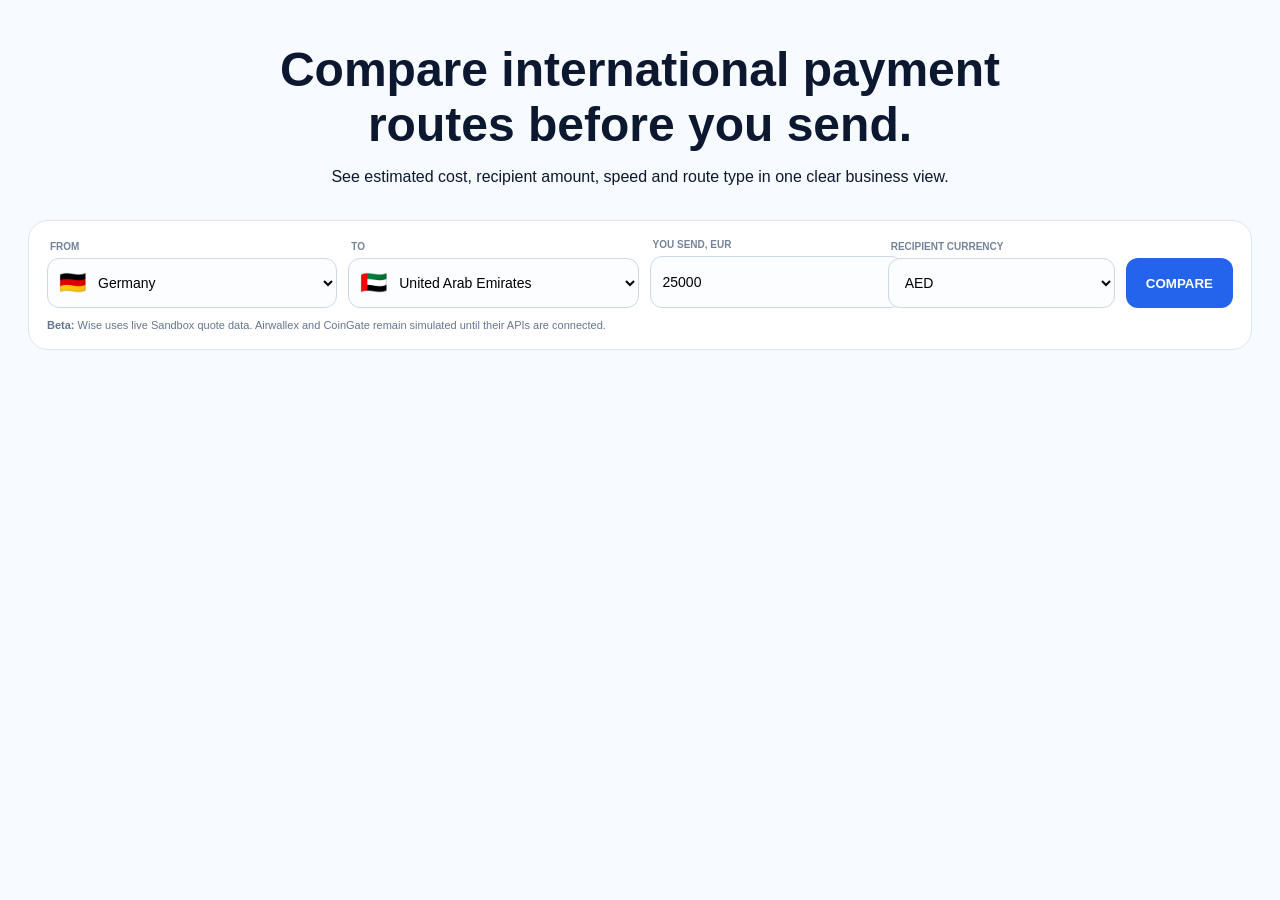
==== commit fe61af9e: "Connect Wise Sandbox quote to PAYBRIDGE beta" ====
--- a/index.html
+++ b/index.html
@@ -1 +1 @@
-<!doctype html><html lang="en"><head><meta charset="utf-8"><meta name="viewport" content="width=device-width,initial-scale=1"><title>PAYBRIDGE Beta</title><style>body{margin:0;font-family:Arial,sans-serif;background:#f7faff;color:#0c1830}.shell{max-width:1240px;margin:auto;padding:0 28px}.hero{text-align:center;padding:28px 0 18px}.hero h1{font-size:48px;margin:14px auto 10px;max-width:820px}.calculator{background:#fff;border:1px solid #dce5f1;border-radius:20px;padding:18px}.form{display:grid;grid-template-columns:1.15fr 1.15fr .9fr .9fr auto;gap:11px;align-items:end}.field label{display:block;font-size:10px;font-weight:800;color:#75839a;margin:0 0 6px 3px}.selectWrap{position:relative}.flag{position:absolute;left:12px;top:50%;transform:translateY(-50%);z-index:2;font-size:22px;line-height:1;pointer-events:none}.control{height:50px;width:100%;border:1px solid #ccd8e8;border-radius:12px;background:#fbfdff;padding:0 12px;font-size:14px}.selectWrap .control{padding-left:46px}.compare{height:50px;border:0;border-radius:12px;padding:0 20px;background:#2463eb;color:#fff;font-weight:900}.note{grid-column:1/-1;font-size:11px;color:#66758f}.results{padding:26px 0}.resultHead{display:flex;justify-content:space-between;align-items:center}.route{background:#eef4ff;border-radius:11px;padding:9px 12px;font-weight:800;font-size:12px}.fxinfo{font-size:11px;color:#66758f;margin:8px 0 12px}.grid{display:grid;grid-template-columns:repeat(3,1fr);gap:13px}.provider{background:#fff;border:1px solid #dce5f1;border-radius:17px;padding:17px;box-shadow:0 10px 28px #1b3b6f0d}.provider.best{border:2px solid #2463eb;background:linear-gradient(180deg,#fff,#f8fbff)}.top{display:flex;justify-content:space-between;align-items:center}.badge{font-size:9px;font-weight:900;color:#1746b6;background:#eaf2ff;padding:5px 7px;border-radius:999px}.demo{font-size:9px;font-weight:900;color:#66758f;border:1px solid #dce5f1;padding:5px 7px;border-radius:999px}.provider h3{font-size:25px;margin:12px 0 2px}.type{font-size:12px;color:#66758f}.recipient{margin:11px 0;padding:12px;background:#edf5ff;border-radius:12px}.recipient small{color:#66758f}.recipient strong{font-size:30px;color:#123b88}.diff{font-size:10px;margin-top:5px;font-weight:800}.good{color:#087a5b}.less{color:#8a5b10}.metrics{display:grid;grid-template-columns:1fr 1fr;gap:7px}.metric{padding:8px;background:#f5f8fc;border-radius:9px}.routeBtn{margin-top:10px;width:100%;height:37px;border:1px solid #b8c9e3;border-radius:9px;background:#fff;color:#1746b6;font-weight:900}.best .routeBtn{background:#2463eb;color:#fff;border-color:#2463eb}.warning{margin-top:12px;background:#fff9ef;padding:10px;border-radius:10px;font-size:11px}@media(max-width:900px){.form,.grid{grid-template-columns:1fr}.hero h1{font-size:36px}}</style></head><body><div class="shell"><section class="hero"><h1>Compare international payment routes before you send.</h1><p>See estimated cost, recipient amount, speed and route type in one clear business view.</p></section><section class="calculator"><form id="f" class="form"><div class="field"><label>FROM</label><div class="selectWrap"><span id="fromFlag" class="flag">🇩🇪</span><select id="from" class="control"><option value="DE">Germany</option><option value="FR">France</option><option value="NL">Netherlands</option><option value="ES">Spain</option><option value="IT">Italy</option></select></div></div><div class="field"><label>TO</label><div class="selectWrap"><span id="toFlag" class="flag">🇦🇪</span><select id="to" class="control"><option value="AED">United Arab Emirates</option><option value="TRY">Turkey</option><option value="SGD">Singapore</option><option value="GBP">United Kingdom</option></select></div></div><div class="field"><label>YOU SEND, EUR</label><input id="amount" class="control" type="number" value="25000"></div><div class="field"><label>RECIPIENT CURRENCY</label><select id="cur" class="control"><option>AED</option><option>TRY</option><option>SGD</option><option>GBP</option></select></div><button class="compare">COMPARE</button><div class="note"><b>Beta:</b> reference FX is used when available. Provider fees and speed remain DEMO.</div></form></section><section id="results" class="results" hidden><div class="resultHead"><h2>Best routes for this payment</h2><div id="route" class="route"></div></div><div id="fxinfo" class="fxinfo"></div><div id="cards" class="grid"></div><div class="warning">Prototype only. PAYBRIDGE does not initiate or hold funds. Provider costs and delivery times are simulated assumptions.</div></section></div><script src="reference-fx.js"></script><script src="route-loader.js"></script><script>const ANALYTICS='https://paybridge-analytics.npzspp.workers.dev/event';async function track(type,data){try{await fetch(ANALYTICS,{method:'POST',mode:'cors',headers:{'Content-Type':'application/json'},body:JSON.stringify({type:type,source:(data.from&&data.to?data.from+' -> '+data.to:'')+(data.provider?' | '+data.provider:''),amount:data.amount??null,currency:data.currency||''}),keepalive:true})}catch(e){console.warn('analytics failed',e)}}const from=document.getElementById('from'),to=document.getElementById('to'),cur=document.getElementById('cur'),fromFlag=document.getElementById('fromFlag'),toFlag=document.getElementById('toFlag'),results=document.getElementById('results'),cards=document.getElementById('cards'),fxinfo=document.getElementById('fxinfo');const fromFlags={DE:'🇩🇪',FR:'🇫🇷',NL:'🇳🇱',ES:'🇪🇸',IT:'🇮🇹'},toFlags={AED:'🇦🇪',TRY:'🇹🇷',SGD:'🇸🇬',GBP:'🇬🇧'};const providers=[['Wise','Fiat transfer',.006,'1 business day','BEST VALUE'],['Airwallex','Business fintech',.008,'Same day','FAST'],['CoinGate','Stablecoin route',.01,'Minutes','STABLECOIN']];from.onchange=()=>fromFlag.textContent=fromFlags[from.value];to.onchange=()=>{cur.value=to.value;toFlag.textContent=toFlags[to.value]};document.getElementById('f').onsubmit=async e=>{e.preventDefault();const amount=+document.getElementById('amount').value,c=cur.value,q=await PaybridgeReferenceRate.get(c),rate=q.rate,rows=providers.map(p=>({p,cost:amount*p[2],rec:(amount-amount*p[2])*rate})),max=Math.max(...rows.map(x=>x.rec));document.getElementById('route').textContent=from.selectedOptions[0].text+' → '+to.selectedOptions[0].text+' • €'+amount.toLocaleString()+' → '+c;fxinfo.textContent=q.reference?'Reference FX: 1 EUR = '+rate+' '+c+(q.date?' • '+q.date:''):'Reference FX unavailable • DEMO fallback rate used';cards.innerHTML=rows.map((x,i)=>{const p=x.p,d=max-x.rec;return '<article class="provider '+(i===0?'best':'')+'"><div class="top"><span class="badge">'+p[4]+'</span><span class="demo">DEMO FEES</span></div><h3>'+p[0]+'</h3><div class="type">'+p[1]+'</div><div class="recipient"><small>Recipient gets</small><br><strong>'+x.rec.toLocaleString(undefined,{maximumFractionDigits:0})+' '+c+'</strong><div class="diff '+(i===0?'good':'less')+'">'+(i===0?'Best simulated value':'Difference vs best: −'+d.toLocaleString(undefined,{maximumFractionDigits:0})+' '+c)+'</div></div><div class="metrics"><div class="metric">Demo cost<br><b>€'+x.cost.toFixed(0)+'</b></div><div class="metric">Demo speed<br><b>'+p[3]+'</b></div></div><button class="routeBtn" data-provider="'+p[0]+'" type="button">'+(i===0?'VIEW BEST ROUTE':'VIEW ROUTE')+'</button></article>'}).join('');track('compare',{from:from.value,to:to.value,amount:amount,currency:c});document.querySelectorAll('.routeBtn').forEach(btn=>btn.onclick=()=>{track('route',{provider:btn.dataset.provider,from:from.value,to:to.value,amount:amount,currency:c});btn.textContent='ROUTE SELECTED';btn.disabled=true});results.hidden=false};</script></body></html>+<!doctype html><html lang="en"><head><meta charset="utf-8"><meta name="viewport" content="width=device-width,initial-scale=1"><title>PAYBRIDGE Beta</title><style>body{margin:0;font-family:Arial,sans-serif;background:#f7faff;color:#0c1830}.shell{max-width:1240px;margin:auto;padding:0 28px}.hero{text-align:center;padding:28px 0 18px}.hero h1{font-size:48px;margin:14px auto 10px;max-width:820px}.calculator{background:#fff;border:1px solid #dce5f1;border-radius:20px;padding:18px}.form{display:grid;grid-template-columns:1.15fr 1.15fr .9fr .9fr auto;gap:11px;align-items:end}.field label{display:block;font-size:10px;font-weight:800;color:#75839a;margin:0 0 6px 3px}.selectWrap{position:relative}.flag{position:absolute;left:12px;top:50%;transform:translateY(-50%);z-index:2;font-size:22px;line-height:1;pointer-events:none}.control{height:50px;width:100%;border:1px solid #ccd8e8;border-radius:12px;background:#fbfdff;padding:0 12px;font-size:14px}.selectWrap .control{padding-left:46px}.compare{height:50px;border:0;border-radius:12px;padding:0 20px;background:#2463eb;color:#fff;font-weight:900}.compare:disabled{opacity:.6}.note{grid-column:1/-1;font-size:11px;color:#66758f}.results{padding:26px 0}.resultHead{display:flex;justify-content:space-between;align-items:center}.route{background:#eef4ff;border-radius:11px;padding:9px 12px;font-weight:800;font-size:12px}.fxinfo{font-size:11px;color:#66758f;margin:8px 0 12px}.grid{display:grid;grid-template-columns:repeat(3,1fr);gap:13px}.provider{background:#fff;border:1px solid #dce5f1;border-radius:17px;padding:17px;box-shadow:0 10px 28px #1b3b6f0d}.provider.best{border:2px solid #2463eb;background:linear-gradient(180deg,#fff,#f8fbff)}.top{display:flex;justify-content:space-between;align-items:center}.badge{font-size:9px;font-weight:900;color:#1746b6;background:#eaf2ff;padding:5px 7px;border-radius:999px}.demo{font-size:9px;font-weight:900;color:#66758f;border:1px solid #dce5f1;padding:5px 7px;border-radius:999px}.live{color:#087a5b;border-color:#b9dfd5;background:#effbf7}.provider h3{font-size:25px;margin:12px 0 2px}.type{font-size:12px;color:#66758f}.recipient{margin:11px 0;padding:12px;background:#edf5ff;border-radius:12px}.recipient small{color:#66758f}.recipient strong{font-size:30px;color:#123b88}.diff{font-size:10px;margin-top:5px;font-weight:800}.good{color:#087a5b}.less{color:#8a5b10}.metrics{display:grid;grid-template-columns:1fr 1fr;gap:7px}.metric{padding:8px;background:#f5f8fc;border-radius:9px}.routeBtn{margin-top:10px;width:100%;height:37px;border:1px solid #b8c9e3;border-radius:9px;background:#fff;color:#1746b6;font-weight:900}.best .routeBtn{background:#2463eb;color:#fff;border-color:#2463eb}.warning{margin-top:12px;background:#fff9ef;padding:10px;border-radius:10px;font-size:11px}.error{color:#a33;font-weight:700}@media(max-width:900px){.form,.grid{grid-template-columns:1fr}.hero h1{font-size:36px}}</style></head><body><div class="shell"><section class="hero"><h1>Compare international payment routes before you send.</h1><p>See estimated cost, recipient amount, speed and route type in one clear business view.</p></section><section class="calculator"><form id="f" class="form"><div class="field"><label>FROM</label><div class="selectWrap"><span id="fromFlag" class="flag">🇩🇪</span><select id="from" class="control"><option value="DE">Germany</option><option value="FR">France</option><option value="NL">Netherlands</option><option value="ES">Spain</option><option value="IT">Italy</option></select></div></div><div class="field"><label>TO</label><div class="selectWrap"><span id="toFlag" class="flag">🇦🇪</span><select id="to" class="control"><option value="AED">United Arab Emirates</option><option value="TRY">Turkey</option><option value="SGD">Singapore</option><option value="GBP">United Kingdom</option></select></div></div><div class="field"><label>YOU SEND, EUR</label><input id="amount" class="control" type="number" min="1" step="0.01" value="25000"></div><div class="field"><label>RECIPIENT CURRENCY</label><select id="cur" class="control"><option>AED</option><option>TRY</option><option>SGD</option><option>GBP</option></select></div><button id="compareBtn" class="compare">COMPARE</button><div class="note"><b>Beta:</b> Wise uses live Sandbox quote data. Airwallex and CoinGate remain simulated until their APIs are connected.</div></form></section><section id="results" class="results" hidden><div class="resultHead"><h2>Best routes for this payment</h2><div id="route" class="route"></div></div><div id="fxinfo" class="fxinfo"></div><div id="cards" class="grid"></div><div class="warning">Prototype only. PAYBRIDGE does not initiate or hold funds. Wise values come from Wise Sandbox; other provider costs and delivery times are simulated assumptions.</div></section></div><script src="reference-fx.js"></script><script>const ANALYTICS='https://paybridge-analytics.npzspp.workers.dev/event';const WISE_QUOTE='https://paybridge-analytics.npzspp.workers.dev/wise/quote';async function track(type,data){try{await fetch(ANALYTICS,{method:'POST',mode:'cors',headers:{'Content-Type':'application/json'},body:JSON.stringify({type:type,source:(data.from&&data.to?data.from+' -> '+data.to:'')+(data.provider?' | '+data.provider:''),amount:data.amount??null,currency:data.currency||''}),keepalive:true})}catch(e){console.warn('analytics failed',e)}}async function getWiseQuote(amount,currency){const r=await fetch(WISE_QUOTE,{method:'POST',mode:'cors',headers:{'Content-Type':'application/json'},body:JSON.stringify({sourceCurrency:'EUR',targetCurrency:currency,sourceAmount:amount})});const data=await r.json().catch(()=>null);if(!r.ok||!data?.ok)throw new Error(data?.error||'Wise quote unavailable');return data}const from=document.getElementById('from'),to=document.getElementById('to'),cur=document.getElementById('cur'),fromFlag=document.getElementById('fromFlag'),toFlag=document.getElementById('toFlag'),results=document.getElementById('results'),cards=document.getElementById('cards'),fxinfo=document.getElementById('fxinfo'),compareBtn=document.getElementById('compareBtn');const fromFlags={DE:'🇩🇪',FR:'🇫🇷',NL:'🇳🇱',ES:'🇪🇸',IT:'🇮🇹'},toFlags={AED:'🇦🇪',TRY:'🇹🇷',SGD:'🇸🇬',GBP:'🇬🇧'};from.onchange=()=>fromFlag.textContent=fromFlags[from.value];to.onchange=()=>{cur.value=to.value;toFlag.textContent=toFlags[to.value]};function money(v,c){return Number(v||0).toLocaleString(undefined,{maximumFractionDigits:2})+' '+c}function cardHtml(row,best,max,c){const diff=Math.max(0,max-row.rec);return '<article class="provider '+(best?'best':'')+'"><div class="top"><span class="badge">'+row.badge+'</span><span class="demo '+(row.live?'live':'')+'">'+(row.live?'WISE SANDBOX':'DEMO')+'</span></div><h3>'+row.name+'</h3><div class="type">'+row.type+'</div><div class="recipient"><small>Recipient gets</small><br><strong>'+money(row.rec,c)+'</strong><div class="diff '+(best?'good':'less')+'">'+(best?'Best value':'Difference vs best: −'+money(diff,c))+'</div></div><div class="metrics"><div class="metric">'+(row.live?'Fee':'Demo cost')+'<br><b>€'+Number(row.cost||0).toFixed(2)+'</b></div><div class="metric">'+(row.live?'Estimated speed':'Demo speed')+'<br><b>'+row.speed+'</b></div></div><button class="routeBtn" data-provider="'+row.name+'" type="button">'+(best?'VIEW BEST ROUTE':'VIEW ROUTE')+'</button></article>'}document.getElementById('f').onsubmit=async e=>{e.preventDefault();const amount=+document.getElementById('amount').value,c=cur.value;if(!amount||amount<=0)return;compareBtn.disabled=true;compareBtn.textContent='LOADING…';results.hidden=false;cards.innerHTML='';fxinfo.textContent='Loading Wise Sandbox quote…';try{let wise=null;try{wise=await getWiseQuote(amount,c)}catch(err){console.warn(err)}const q=await PaybridgeReferenceRate.get(c),rate=wise?.rate||q.rate;const wiseRec=wise?.targetAmount??((amount-amount*.006)*rate);const wiseCost=wise?.fee??amount*.006;const rows=[{name:'Wise',type:'Fiat transfer',cost:wiseCost,rec:wiseRec,speed:wise?.formattedEstimatedDelivery||'Sandbox quote',badge:'BEST VALUE',live:!!wise},{name:'Airwallex',type:'Business fintech',cost:amount*.008,rec:(amount-amount*.008)*rate,speed:'Same day',badge:'FAST',live:false},{name:'CoinGate',type:'Stablecoin route',cost:amount*.01,rec:(amount-amount*.01)*rate,speed:'Minutes',badge:'STABLECOIN',live:false}];const max=Math.max(...rows.map(x=>x.rec));rows.sort((a,b)=>b.rec-a.rec);document.getElementById('route').textContent=from.selectedOptions[0].text+' → '+to.selectedOptions[0].text+' • €'+amount.toLocaleString()+' → '+c;fxinfo.innerHTML=wise?'Wise Sandbox: 1 EUR = '+wise.rate+' '+c+' • fee €'+Number(wise.fee||0).toFixed(2)+(wise.status?' • '+wise.status:''):(q.reference?'Wise unavailable. Reference FX: 1 EUR = '+rate+' '+c:'<span class="error">Wise and reference FX unavailable — using fallback values.</span>');cards.innerHTML=rows.map((x,i)=>cardHtml(x,i===0,max,c)).join('');track('compare',{from:from.value,to:to.value,amount:amount,currency:c});document.querySelectorAll('.routeBtn').forEach(btn=>btn.onclick=()=>{track('route',{provider:btn.dataset.provider,from:from.value,to:to.value,amount:amount,currency:c});btn.textContent='ROUTE SELECTED';btn.disabled=true})}finally{compareBtn.disabled=false;compareBtn.textContent='COMPARE'}};</script></body></html>
